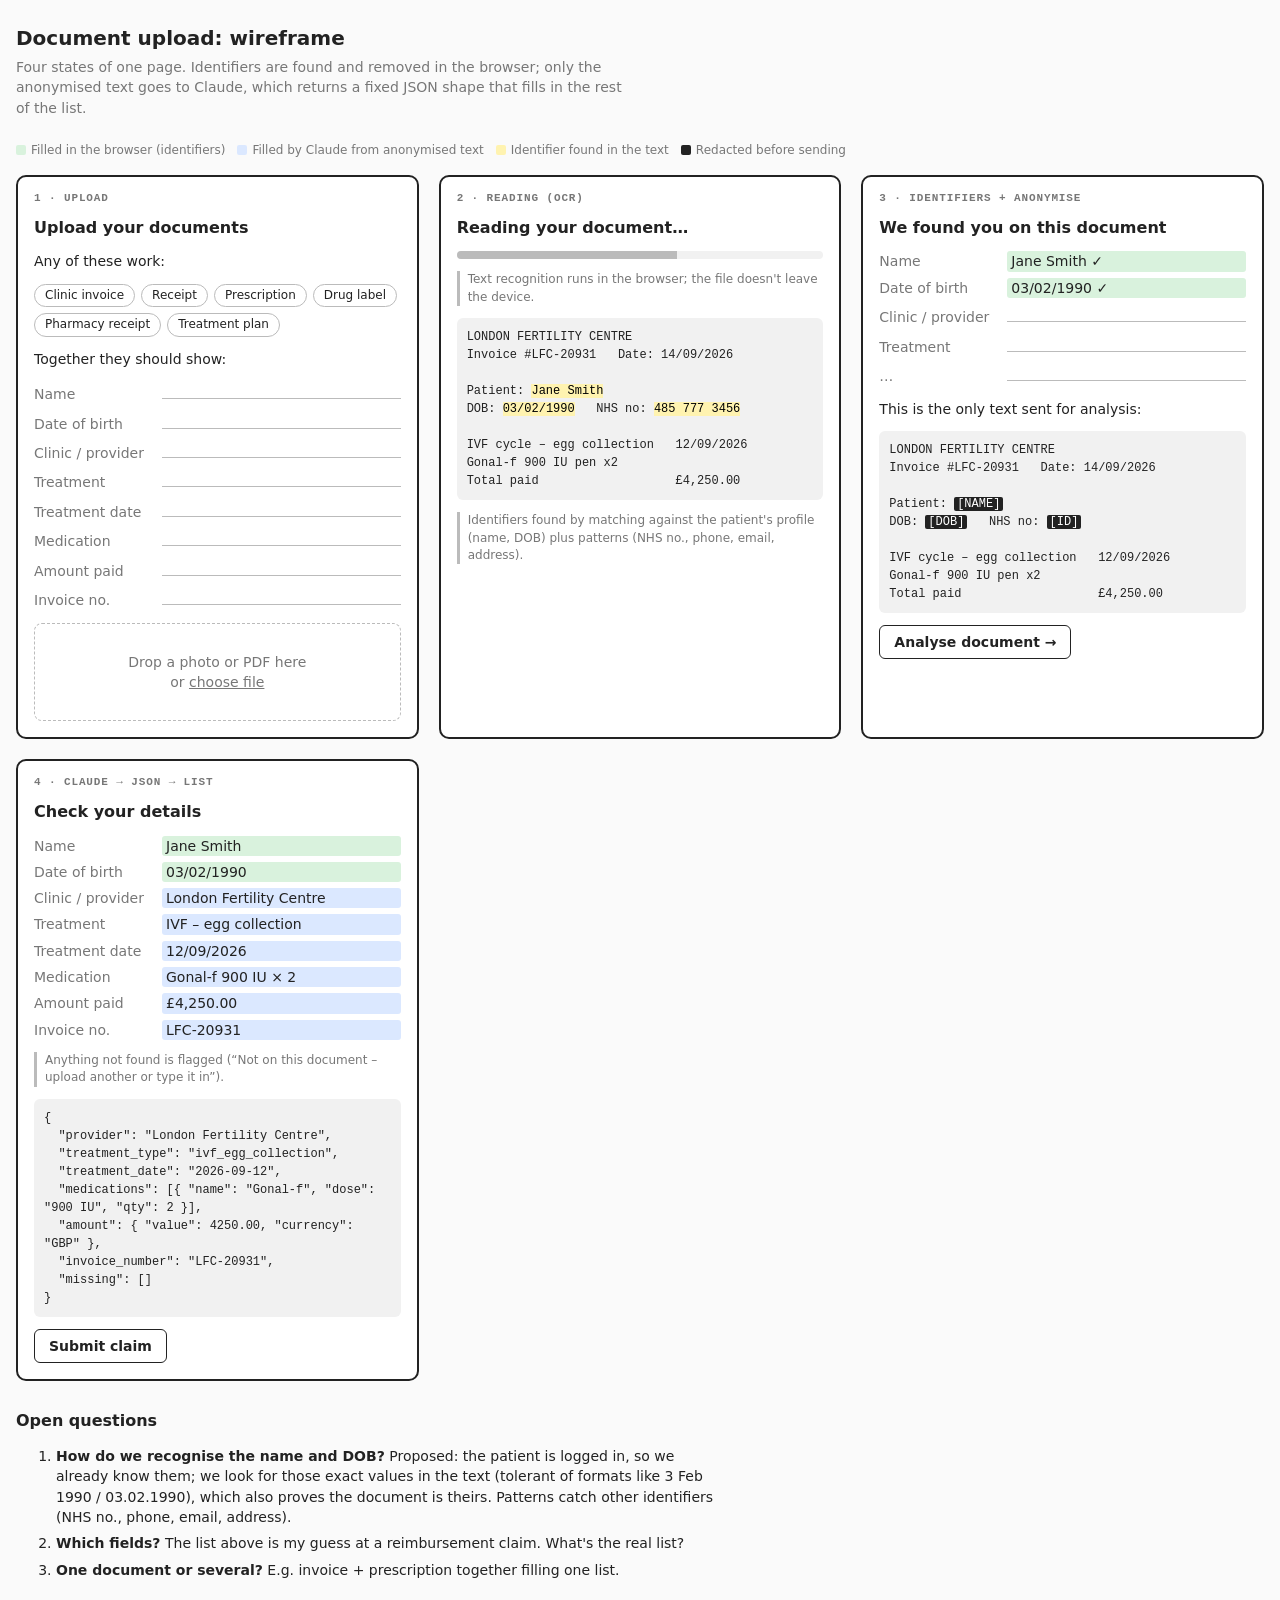
==== wireframe.html @ 6aca9d71 "Add wireframe for the document upload prototype Co-Authored-By: Claude Opus 5.5 <noreply@anthropic.c" ====
<!doctype html>
<html lang="en">
<head>
  <meta charset="utf-8">
  <meta name="viewport" content="width=device-width, initial-scale=1">
  <title>Document Upload Wireframe</title>
  <style>
    :root { --ink: #222; --muted: #777; --line: #bbb; --fill: #f1f1f1; --hi: #fff3b0; --ok: #d9f2dd; --ai: #dbe8ff; --bg: #fafafa; }
    * { box-sizing: border-box; }
    body { margin: 0; padding: 24px 16px 48px; background: var(--bg); color: var(--ink); font: 14px/1.45 ui-sans-serif, system-ui, sans-serif; }
    h1 { font-size: 20px; margin: 0 0 4px; }
    .intro { color: var(--muted); margin: 0 0 24px; max-width: 70ch; }
    .flow { display: grid; grid-template-columns: repeat(auto-fit, minmax(300px, 1fr)); gap: 20px; }
    .frame { background: #fff; border: 2px solid var(--ink); border-radius: 10px; padding: 16px; display: flex; flex-direction: column; gap: 12px; }
    .step { font: 600 11px/1 ui-monospace, monospace; letter-spacing: .08em; text-transform: uppercase; color: var(--muted); }
    h2 { font-size: 16px; margin: 0; }
    p { margin: 0; }
    .note { font-size: 12px; color: var(--muted); border-left: 3px solid var(--line); padding-left: 8px; }
    .box { border: 1.5px dashed var(--line); border-radius: 8px; padding: 12px; }
    .drop { text-align: center; padding: 28px 12px; color: var(--muted); }
    .chips { display: flex; flex-wrap: wrap; gap: 6px; }
    .chip { border: 1px solid var(--line); border-radius: 999px; padding: 2px 10px; font-size: 12px; }
    ul.fields { list-style: none; margin: 0; padding: 0; display: grid; gap: 6px; }
    ul.fields li { display: grid; grid-template-columns: 120px 1fr; gap: 8px; align-items: baseline; }
    ul.fields .k { color: var(--muted); }
    .blank { border-bottom: 1.5px solid var(--line); min-height: 1.3em; }
    .v { padding: 0 4px; border-radius: 3px; }
    .v.local { background: var(--ok); }
    .v.ai { background: var(--ai); }
    .v.miss { color: #b45309; }
    .doc { background: var(--fill); border-radius: 6px; padding: 10px; font: 12px/1.5 ui-monospace, monospace; white-space: pre-wrap; }
    .doc mark { background: var(--hi); }
    .doc .red { background: var(--ink); color: #fff; padding: 0 3px; border-radius: 2px; }
    .bar { height: 8px; background: var(--fill); border-radius: 4px; overflow: hidden; }
    .bar i { display: block; height: 100%; width: 60%; background: var(--line); }
    .btn { align-self: flex-start; border: 1.5px solid var(--ink); border-radius: 6px; padding: 6px 14px; font-weight: 600; background: #fff; }
    .legend { display: flex; flex-wrap: wrap; gap: 12px; font-size: 12px; color: var(--muted); margin-bottom: 16px; }
    .legend span::before { content: ""; display: inline-block; width: 10px; height: 10px; border-radius: 2px; margin-right: 5px; vertical-align: -1px; background: var(--c); }
    .questions { margin-top: 28px; max-width: 80ch; }
    .questions h2 { margin-bottom: 8px; }
    .questions li + li { margin-top: 6px; }
  </style>
</head>
<body>
  <h1>Document upload: wireframe</h1>
  <p class="intro">Four states of one page. Identifiers are found and removed in the browser; only the anonymised text goes to Claude, which returns a fixed JSON shape that fills in the rest of the list.</p>

  <div class="legend">
    <span style="--c: var(--ok)">Filled in the browser (identifiers)</span>
    <span style="--c: var(--ai)">Filled by Claude from anonymised text</span>
    <span style="--c: var(--hi)">Identifier found in the text</span>
    <span style="--c: var(--ink)">Redacted before sending</span>
  </div>

  <div class="flow">
    <!-- 1 -->
    <section class="frame">
      <div class="step">1 · Upload</div>
      <h2>Upload your documents</h2>
      <p>Any of these work:</p>
      <div class="chips">
        <span class="chip">Clinic invoice</span><span class="chip">Receipt</span><span class="chip">Prescription</span>
        <span class="chip">Drug label</span><span class="chip">Pharmacy receipt</span><span class="chip">Treatment plan</span>
      </div>
      <p>Together they should show:</p>
      <ul class="fields">
        <li><span class="k">Name</span><span class="blank"></span></li>
        <li><span class="k">Date of birth</span><span class="blank"></span></li>
        <li><span class="k">Clinic / provider</span><span class="blank"></span></li>
        <li><span class="k">Treatment</span><span class="blank"></span></li>
        <li><span class="k">Treatment date</span><span class="blank"></span></li>
        <li><span class="k">Medication</span><span class="blank"></span></li>
        <li><span class="k">Amount paid</span><span class="blank"></span></li>
        <li><span class="k">Invoice no.</span><span class="blank"></span></li>
      </ul>
      <div class="box drop">Drop a photo or PDF here<br>or <u>choose file</u></div>
    </section>

    <!-- 2 -->
    <section class="frame">
      <div class="step">2 · Reading (OCR)</div>
      <h2>Reading your document…</h2>
      <div class="bar"><i></i></div>
      <p class="note">Text recognition runs in the browser; the file doesn't leave the device.</p>
      <div class="doc">LONDON FERTILITY CENTRE
Invoice #LFC-20931   Date: 14/09/2026

Patient: <mark>Jane Smith</mark>
DOB: <mark>03/02/1990</mark>   NHS no: <mark>485 777 3456</mark>

IVF cycle – egg collection   12/09/2026
Gonal-f 900 IU pen x2
Total paid                   £4,250.00</div>
      <p class="note">Identifiers found by matching against the patient's profile (name, DOB) plus patterns (NHS no., phone, email, address).</p>
    </section>

    <!-- 3 -->
    <section class="frame">
      <div class="step">3 · Identifiers + anonymise</div>
      <h2>We found you on this document</h2>
      <ul class="fields">
        <li><span class="k">Name</span><span class="v local">Jane Smith ✓</span></li>
        <li><span class="k">Date of birth</span><span class="v local">03/02/1990 ✓</span></li>
        <li><span class="k">Clinic / provider</span><span class="blank"></span></li>
        <li><span class="k">Treatment</span><span class="blank"></span></li>
        <li><span class="k">…</span><span class="blank"></span></li>
      </ul>
      <p>This is the only text sent for analysis:</p>
      <div class="doc">LONDON FERTILITY CENTRE
Invoice #LFC-20931   Date: 14/09/2026

Patient: <span class="red">[NAME]</span>
DOB: <span class="red">[DOB]</span>   NHS no: <span class="red">[ID]</span>

IVF cycle – egg collection   12/09/2026
Gonal-f 900 IU pen x2
Total paid                   £4,250.00</div>
      <span class="btn">Analyse document →</span>
    </section>

    <!-- 4 -->
    <section class="frame">
      <div class="step">4 · Claude → JSON → list</div>
      <h2>Check your details</h2>
      <ul class="fields">
        <li><span class="k">Name</span><span class="v local">Jane Smith</span></li>
        <li><span class="k">Date of birth</span><span class="v local">03/02/1990</span></li>
        <li><span class="k">Clinic / provider</span><span class="v ai">London Fertility Centre</span></li>
        <li><span class="k">Treatment</span><span class="v ai">IVF – egg collection</span></li>
        <li><span class="k">Treatment date</span><span class="v ai">12/09/2026</span></li>
        <li><span class="k">Medication</span><span class="v ai">Gonal-f 900 IU × 2</span></li>
        <li><span class="k">Amount paid</span><span class="v ai">£4,250.00</span></li>
        <li><span class="k">Invoice no.</span><span class="v ai">LFC-20931</span></li>
      </ul>
      <p class="note">Anything not found is flagged (“Not on this document – upload another or type it in”).</p>
      <div class="doc">{
  "provider": "London Fertility Centre",
  "treatment_type": "ivf_egg_collection",
  "treatment_date": "2026-09-12",
  "medications": [{ "name": "Gonal-f", "dose": "900 IU", "qty": 2 }],
  "amount": { "value": 4250.00, "currency": "GBP" },
  "invoice_number": "LFC-20931",
  "missing": []
}</div>
      <span class="btn">Submit claim</span>
    </section>
  </div>

  <div class="questions">
    <h2>Open questions</h2>
    <ol>
      <li><strong>How do we recognise the name and DOB?</strong> Proposed: the patient is logged in, so we already know them; we look for those exact values in the text (tolerant of formats like 3 Feb 1990 / 03.02.1990), which also proves the document is theirs. Patterns catch other identifiers (NHS no., phone, email, address).</li>
      <li><strong>Which fields?</strong> The list above is my guess at a reimbursement claim. What's the real list?</li>
      <li><strong>One document or several?</strong> E.g. invoice + prescription together filling one list.</li>
    </ol>
  </div>
</body>
</html>
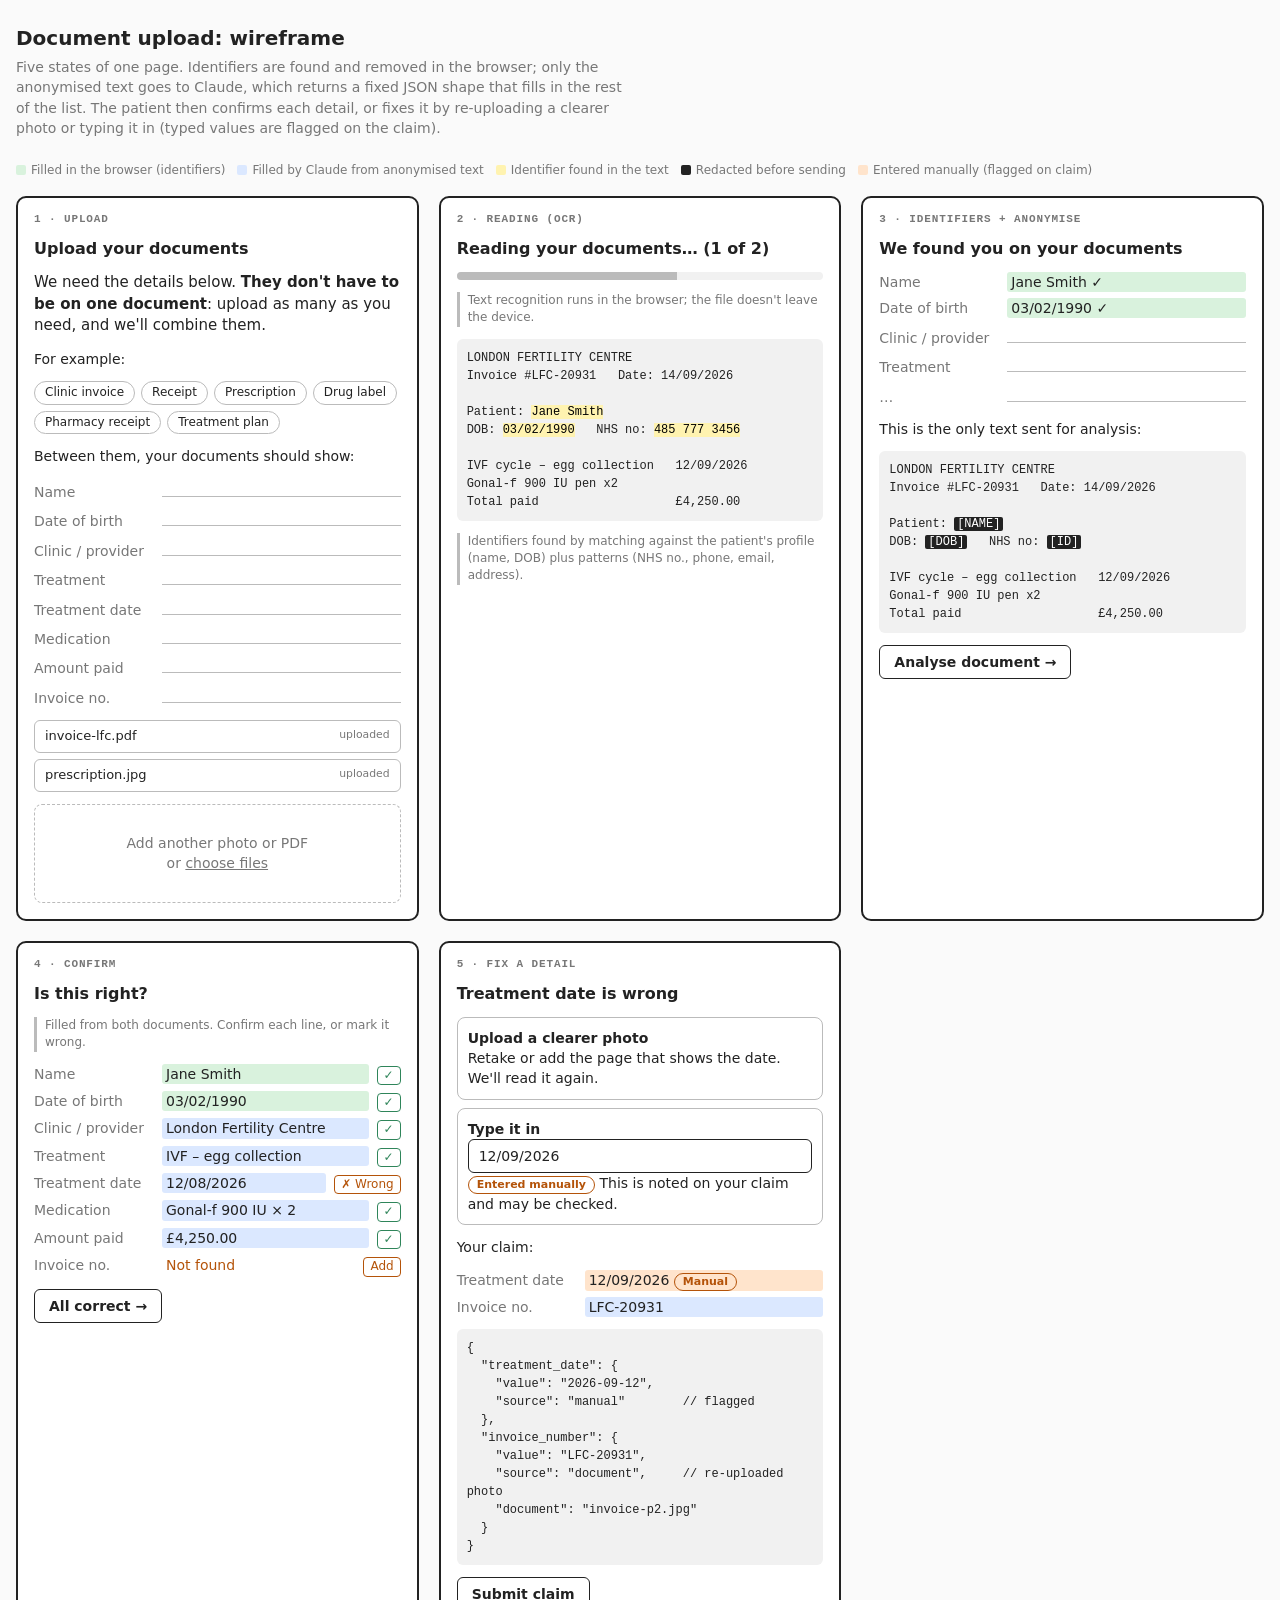
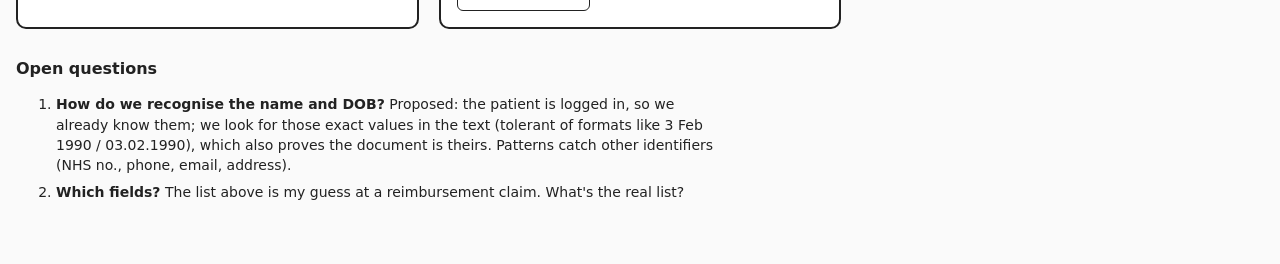
==== commit fc83d142: "Wireframe: multi-document upload, confirm step, re-upload or manual entry (flagged) Co-Authored-By: " ====
--- a/wireframe.html
+++ b/wireframe.html
@@ -36,6 +36,21 @@
     .btn { align-self: flex-start; border: 1.5px solid var(--ink); border-radius: 6px; padding: 6px 14px; font-weight: 600; background: #fff; }
     .legend { display: flex; flex-wrap: wrap; gap: 12px; font-size: 12px; color: var(--muted); margin-bottom: 16px; }
     .legend span::before { content: ""; display: inline-block; width: 10px; height: 10px; border-radius: 2px; margin-right: 5px; vertical-align: -1px; background: var(--c); }
+    .lead { font-size: 15px; }
+    .files { display: grid; gap: 6px; }
+    .file { display: flex; justify-content: space-between; border: 1px solid var(--line); border-radius: 6px; padding: 6px 10px; font-size: 13px; }
+    .file small { color: var(--muted); }
+    ul.fields li.row3 { grid-template-columns: 120px 1fr auto; }
+    .act { font-size: 12px; white-space: nowrap; }
+    .act b { display: inline-block; border: 1px solid var(--line); border-radius: 4px; padding: 0 6px; font-weight: 500; }
+    .act b.yes { border-color: #2f855a; color: #2f855a; }
+    .act b.no { border-color: #b45309; color: #b45309; }
+    .v.manual { background: #ffe4cc; }
+    .flag { display: inline-block; font-size: 11px; font-weight: 600; color: #b45309; border: 1px solid #b45309; border-radius: 999px; padding: 0 8px; }
+    .choice { display: grid; gap: 8px; }
+    .opt { border: 1.5px solid var(--line); border-radius: 8px; padding: 10px; }
+    .opt strong { display: block; }
+    .input { border: 1.5px solid var(--ink); border-radius: 6px; padding: 6px 10px; }
     .questions { margin-top: 28px; max-width: 80ch; }
     .questions h2 { margin-bottom: 8px; }
     .questions li + li { margin-top: 6px; }
@@ -43,13 +58,14 @@
 </head>
 <body>
   <h1>Document upload: wireframe</h1>
-  <p class="intro">Four states of one page. Identifiers are found and removed in the browser; only the anonymised text goes to Claude, which returns a fixed JSON shape that fills in the rest of the list.</p>
+  <p class="intro">Five states of one page. Identifiers are found and removed in the browser; only the anonymised text goes to Claude, which returns a fixed JSON shape that fills in the rest of the list. The patient then confirms each detail, or fixes it by re-uploading a clearer photo or typing it in (typed values are flagged on the claim).</p>
 
   <div class="legend">
     <span style="--c: var(--ok)">Filled in the browser (identifiers)</span>
     <span style="--c: var(--ai)">Filled by Claude from anonymised text</span>
     <span style="--c: var(--hi)">Identifier found in the text</span>
     <span style="--c: var(--ink)">Redacted before sending</span>
+    <span style="--c: #ffe4cc">Entered manually (flagged on claim)</span>
   </div>
 
   <div class="flow">
@@ -57,12 +73,13 @@
     <section class="frame">
       <div class="step">1 · Upload</div>
       <h2>Upload your documents</h2>
-      <p>Any of these work:</p>
+      <p class="lead">We need the details below. <strong>They don't have to be on one document</strong>: upload as many as you need, and we'll combine them.</p>
+      <p>For example:</p>
       <div class="chips">
         <span class="chip">Clinic invoice</span><span class="chip">Receipt</span><span class="chip">Prescription</span>
         <span class="chip">Drug label</span><span class="chip">Pharmacy receipt</span><span class="chip">Treatment plan</span>
       </div>
-      <p>Together they should show:</p>
+      <p>Between them, your documents should show:</p>
       <ul class="fields">
         <li><span class="k">Name</span><span class="blank"></span></li>
         <li><span class="k">Date of birth</span><span class="blank"></span></li>
@@ -73,13 +90,17 @@
         <li><span class="k">Amount paid</span><span class="blank"></span></li>
         <li><span class="k">Invoice no.</span><span class="blank"></span></li>
       </ul>
-      <div class="box drop">Drop a photo or PDF here<br>or <u>choose file</u></div>
+      <div class="files">
+        <div class="file"><span>invoice-lfc.pdf</span><small>uploaded</small></div>
+        <div class="file"><span>prescription.jpg</span><small>uploaded</small></div>
+      </div>
+      <div class="box drop">Add another photo or PDF<br>or <u>choose files</u></div>
     </section>
 
     <!-- 2 -->
     <section class="frame">
       <div class="step">2 · Reading (OCR)</div>
-      <h2>Reading your document…</h2>
+      <h2>Reading your documents… (1 of 2)</h2>
       <div class="bar"><i></i></div>
       <p class="note">Text recognition runs in the browser; the file doesn't leave the device.</p>
       <div class="doc">LONDON FERTILITY CENTRE
@@ -97,7 +118,7 @@
     <!-- 3 -->
     <section class="frame">
       <div class="step">3 · Identifiers + anonymise</div>
-      <h2>We found you on this document</h2>
+      <h2>We found you on your documents</h2>
       <ul class="fields">
         <li><span class="k">Name</span><span class="v local">Jane Smith ✓</span></li>
         <li><span class="k">Date of birth</span><span class="v local">03/02/1990 ✓</span></li>
@@ -120,27 +141,48 @@
 
     <!-- 4 -->
     <section class="frame">
-      <div class="step">4 · Claude → JSON → list</div>
-      <h2>Check your details</h2>
+      <div class="step">4 · Confirm</div>
+      <h2>Is this right?</h2>
+      <p class="note">Filled from both documents. Confirm each line, or mark it wrong.</p>
       <ul class="fields">
-        <li><span class="k">Name</span><span class="v local">Jane Smith</span></li>
-        <li><span class="k">Date of birth</span><span class="v local">03/02/1990</span></li>
-        <li><span class="k">Clinic / provider</span><span class="v ai">London Fertility Centre</span></li>
-        <li><span class="k">Treatment</span><span class="v ai">IVF – egg collection</span></li>
-        <li><span class="k">Treatment date</span><span class="v ai">12/09/2026</span></li>
-        <li><span class="k">Medication</span><span class="v ai">Gonal-f 900 IU × 2</span></li>
-        <li><span class="k">Amount paid</span><span class="v ai">£4,250.00</span></li>
+        <li class="row3"><span class="k">Name</span><span class="v local">Jane Smith</span><span class="act"><b class="yes">✓</b></span></li>
+        <li class="row3"><span class="k">Date of birth</span><span class="v local">03/02/1990</span><span class="act"><b class="yes">✓</b></span></li>
+        <li class="row3"><span class="k">Clinic / provider</span><span class="v ai">London Fertility Centre</span><span class="act"><b class="yes">✓</b></span></li>
+        <li class="row3"><span class="k">Treatment</span><span class="v ai">IVF – egg collection</span><span class="act"><b class="yes">✓</b></span></li>
+        <li class="row3"><span class="k">Treatment date</span><span class="v ai">12/08/2026</span><span class="act"><b class="no">✗ Wrong</b></span></li>
+        <li class="row3"><span class="k">Medication</span><span class="v ai">Gonal-f 900 IU × 2</span><span class="act"><b class="yes">✓</b></span></li>
+        <li class="row3"><span class="k">Amount paid</span><span class="v ai">£4,250.00</span><span class="act"><b class="yes">✓</b></span></li>
+        <li class="row3"><span class="k">Invoice no.</span><span class="v miss">Not found</span><span class="act"><b class="no">Add</b></span></li>
+      </ul>
+      <span class="btn">All correct →</span>
+    </section>
+
+    <!-- 5 -->
+    <section class="frame">
+      <div class="step">5 · Fix a detail</div>
+      <h2>Treatment date is wrong</h2>
+      <div class="choice">
+        <div class="opt"><strong>Upload a clearer photo</strong><span class="muted">Retake or add the page that shows the date. We'll read it again.</span></div>
+        <div class="opt"><strong>Type it in</strong>
+          <div class="input">12/09/2026</div>
+          <span class="flag">Entered manually</span> <span class="muted">This is noted on your claim and may be checked.</span>
+        </div>
+      </div>
+      <p>Your claim:</p>
+      <ul class="fields">
+        <li><span class="k">Treatment date</span><span class="v manual">12/09/2026 <span class="flag">Manual</span></span></li>
         <li><span class="k">Invoice no.</span><span class="v ai">LFC-20931</span></li>
       </ul>
-      <p class="note">Anything not found is flagged (“Not on this document – upload another or type it in”).</p>
       <div class="doc">{
-  "provider": "London Fertility Centre",
-  "treatment_type": "ivf_egg_collection",
-  "treatment_date": "2026-09-12",
-  "medications": [{ "name": "Gonal-f", "dose": "900 IU", "qty": 2 }],
-  "amount": { "value": 4250.00, "currency": "GBP" },
-  "invoice_number": "LFC-20931",
-  "missing": []
+  "treatment_date": {
+    "value": "2026-09-12",
+    "source": "manual"        // flagged
+  },
+  "invoice_number": {
+    "value": "LFC-20931",
+    "source": "document",     // re-uploaded photo
+    "document": "invoice-p2.jpg"
+  }
 }</div>
       <span class="btn">Submit claim</span>
     </section>
@@ -151,7 +193,6 @@
     <ol>
       <li><strong>How do we recognise the name and DOB?</strong> Proposed: the patient is logged in, so we already know them; we look for those exact values in the text (tolerant of formats like 3 Feb 1990 / 03.02.1990), which also proves the document is theirs. Patterns catch other identifiers (NHS no., phone, email, address).</li>
       <li><strong>Which fields?</strong> The list above is my guess at a reimbursement claim. What's the real list?</li>
-      <li><strong>One document or several?</strong> E.g. invoice + prescription together filling one list.</li>
     </ol>
   </div>
 </body>
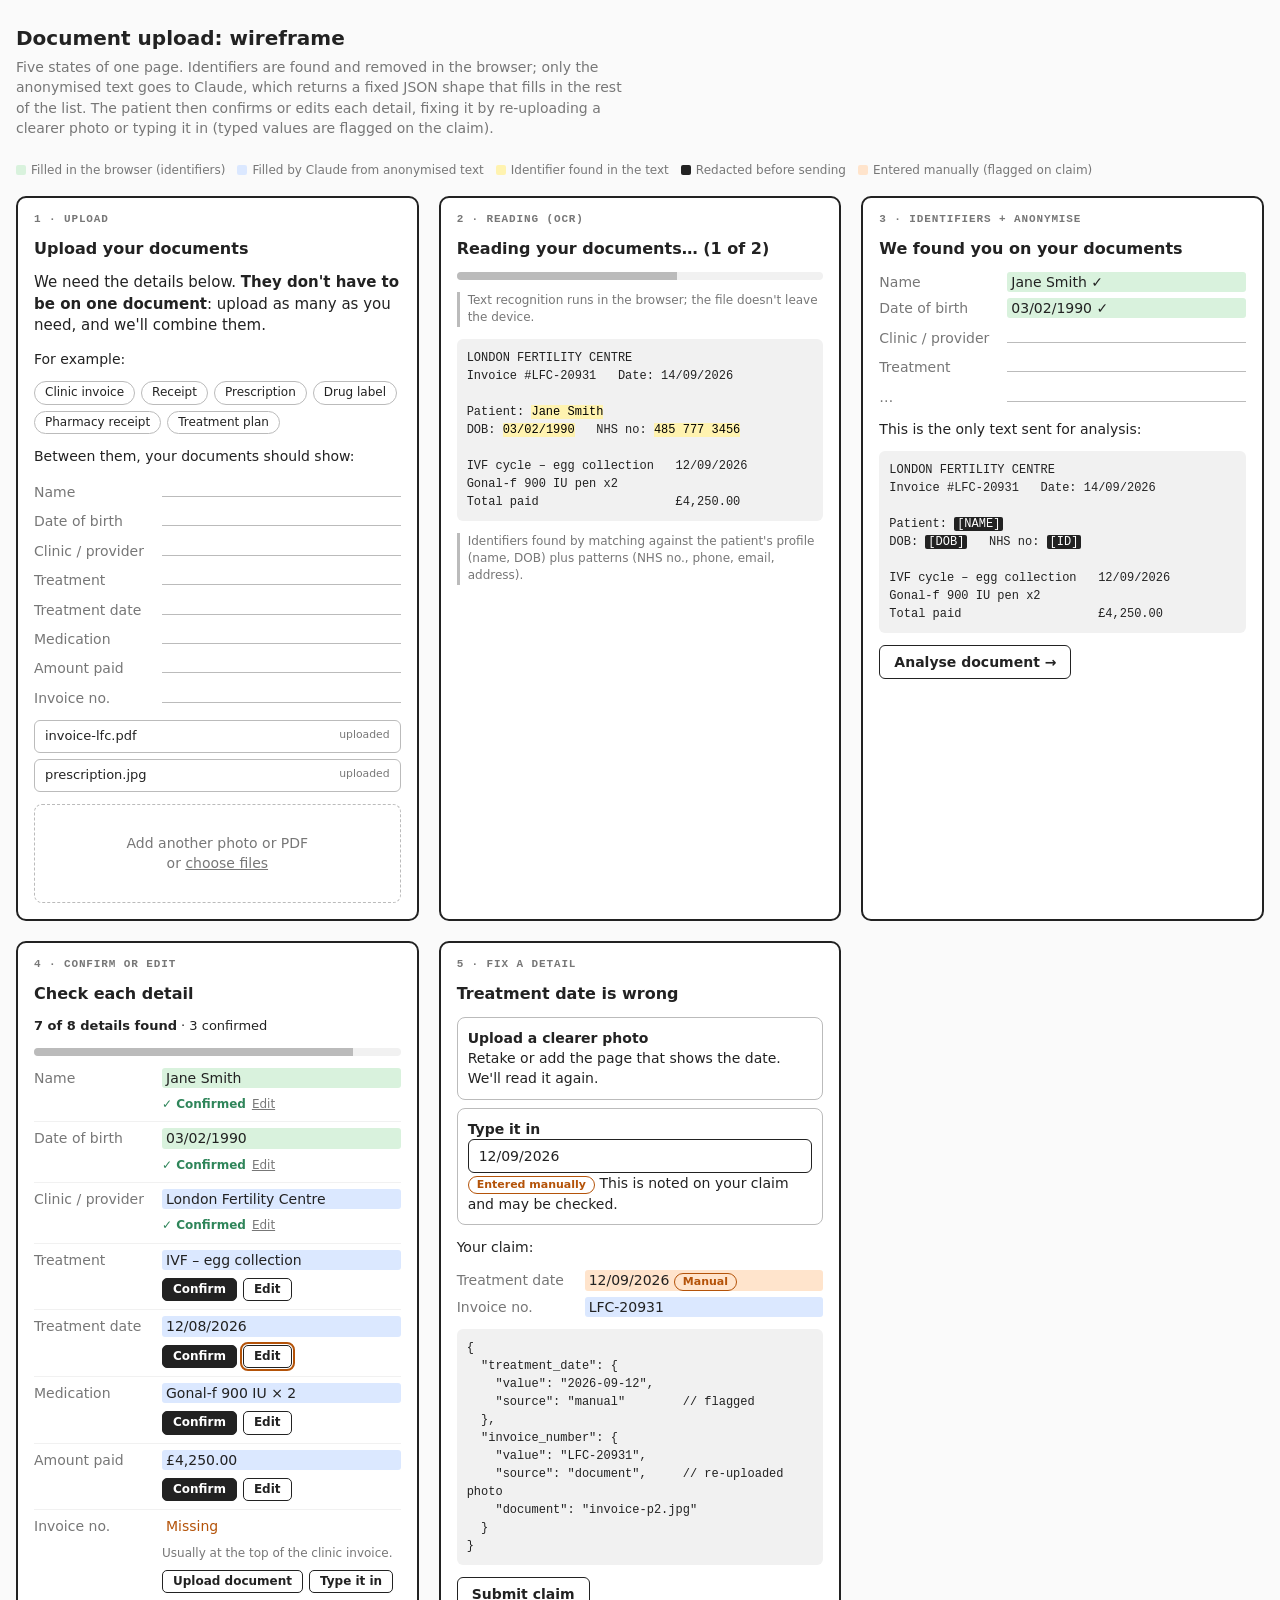
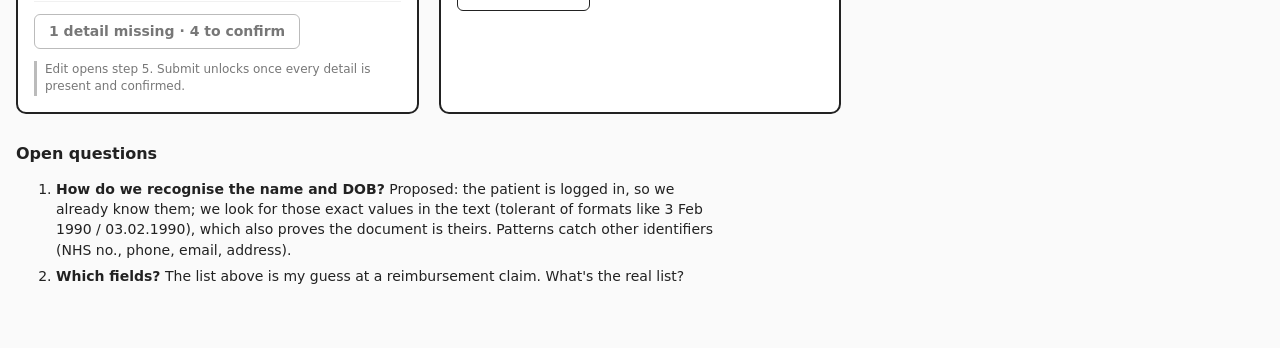
==== commit a123a19e: "Wireframe: Confirm/Edit buttons per detail, progress count, missing-detail hint Co-Authored-By: Clau" ====
--- a/wireframe.html
+++ b/wireframe.html
@@ -51,6 +51,17 @@
     .opt { border: 1.5px solid var(--line); border-radius: 8px; padding: 10px; }
     .opt strong { display: block; }
     .input { border: 1.5px solid var(--ink); border-radius: 6px; padding: 6px 10px; }
+    li.confirm { grid-template-columns: 120px 1fr; padding-bottom: 8px; border-bottom: 1px solid var(--fill); }
+    li.confirm .acts, li.confirm .hint { grid-column: 2; }
+    .acts { display: flex; gap: 6px; align-items: center; font-size: 12px; }
+    .acts .b { border: 1.5px solid var(--ink); border-radius: 5px; padding: 2px 10px; font-weight: 600; white-space: nowrap; }
+    .acts .b.primary { background: var(--ink); color: #fff; }
+    .acts .b.active { outline: 2px solid #b45309; outline-offset: 1px; }
+    .acts .ok { color: #2f855a; font-weight: 600; }
+    .acts .link { color: var(--muted); text-decoration: underline; }
+    .hint { font-size: 12px; color: var(--muted); }
+    .count { font-size: 13px; }
+    .btn.disabled { border-color: var(--line); color: var(--muted); }
     .questions { margin-top: 28px; max-width: 80ch; }
     .questions h2 { margin-bottom: 8px; }
     .questions li + li { margin-top: 6px; }
@@ -58,7 +69,7 @@
 </head>
 <body>
   <h1>Document upload: wireframe</h1>
-  <p class="intro">Five states of one page. Identifiers are found and removed in the browser; only the anonymised text goes to Claude, which returns a fixed JSON shape that fills in the rest of the list. The patient then confirms each detail, or fixes it by re-uploading a clearer photo or typing it in (typed values are flagged on the claim).</p>
+  <p class="intro">Five states of one page. Identifiers are found and removed in the browser; only the anonymised text goes to Claude, which returns a fixed JSON shape that fills in the rest of the list. The patient then confirms or edits each detail, fixing it by re-uploading a clearer photo or typing it in (typed values are flagged on the claim).</p>
 
   <div class="legend">
     <span style="--c: var(--ok)">Filled in the browser (identifiers)</span>
@@ -141,20 +152,31 @@
 
     <!-- 4 -->
     <section class="frame">
-      <div class="step">4 · Confirm</div>
-      <h2>Is this right?</h2>
-      <p class="note">Filled from both documents. Confirm each line, or mark it wrong.</p>
-      <ul class="fields">
-        <li class="row3"><span class="k">Name</span><span class="v local">Jane Smith</span><span class="act"><b class="yes">✓</b></span></li>
-        <li class="row3"><span class="k">Date of birth</span><span class="v local">03/02/1990</span><span class="act"><b class="yes">✓</b></span></li>
-        <li class="row3"><span class="k">Clinic / provider</span><span class="v ai">London Fertility Centre</span><span class="act"><b class="yes">✓</b></span></li>
-        <li class="row3"><span class="k">Treatment</span><span class="v ai">IVF – egg collection</span><span class="act"><b class="yes">✓</b></span></li>
-        <li class="row3"><span class="k">Treatment date</span><span class="v ai">12/08/2026</span><span class="act"><b class="no">✗ Wrong</b></span></li>
-        <li class="row3"><span class="k">Medication</span><span class="v ai">Gonal-f 900 IU × 2</span><span class="act"><b class="yes">✓</b></span></li>
-        <li class="row3"><span class="k">Amount paid</span><span class="v ai">£4,250.00</span><span class="act"><b class="yes">✓</b></span></li>
-        <li class="row3"><span class="k">Invoice no.</span><span class="v miss">Not found</span><span class="act"><b class="no">Add</b></span></li>
-      </ul>
-      <span class="btn">All correct →</span>
+      <div class="step">4 · Confirm or edit</div>
+      <h2>Check each detail</h2>
+      <div class="count"><strong>7 of 8 details found</strong> · 3 confirmed</div>
+      <div class="bar"><i style="width: 87%"></i></div>
+      <ul class="fields">
+        <li class="confirm done"><span class="k">Name</span><span class="v local">Jane Smith</span>
+          <span class="acts"><span class="ok">✓ Confirmed</span><span class="link">Edit</span></span></li>
+        <li class="confirm done"><span class="k">Date of birth</span><span class="v local">03/02/1990</span>
+          <span class="acts"><span class="ok">✓ Confirmed</span><span class="link">Edit</span></span></li>
+        <li class="confirm done"><span class="k">Clinic / provider</span><span class="v ai">London Fertility Centre</span>
+          <span class="acts"><span class="ok">✓ Confirmed</span><span class="link">Edit</span></span></li>
+        <li class="confirm todo"><span class="k">Treatment</span><span class="v ai">IVF – egg collection</span>
+          <span class="acts"><span class="b primary">Confirm</span><span class="b">Edit</span></span></li>
+        <li class="confirm editing"><span class="k">Treatment date</span><span class="v ai">12/08/2026</span>
+          <span class="acts"><span class="b primary">Confirm</span><span class="b active">Edit</span></span></li>
+        <li class="confirm todo"><span class="k">Medication</span><span class="v ai">Gonal-f 900 IU × 2</span>
+          <span class="acts"><span class="b primary">Confirm</span><span class="b">Edit</span></span></li>
+        <li class="confirm todo"><span class="k">Amount paid</span><span class="v ai">£4,250.00</span>
+          <span class="acts"><span class="b primary">Confirm</span><span class="b">Edit</span></span></li>
+        <li class="confirm missing"><span class="k">Invoice no.</span><span class="v miss">Missing</span>
+          <span class="hint">Usually at the top of the clinic invoice.</span>
+          <span class="acts"><span class="b">Upload document</span><span class="b">Type it in</span></span></li>
+      </ul>
+      <span class="btn disabled">1 detail missing · 4 to confirm</span>
+      <p class="note">Edit opens step 5. Submit unlocks once every detail is present and confirmed.</p>
     </section>
 
     <!-- 5 -->
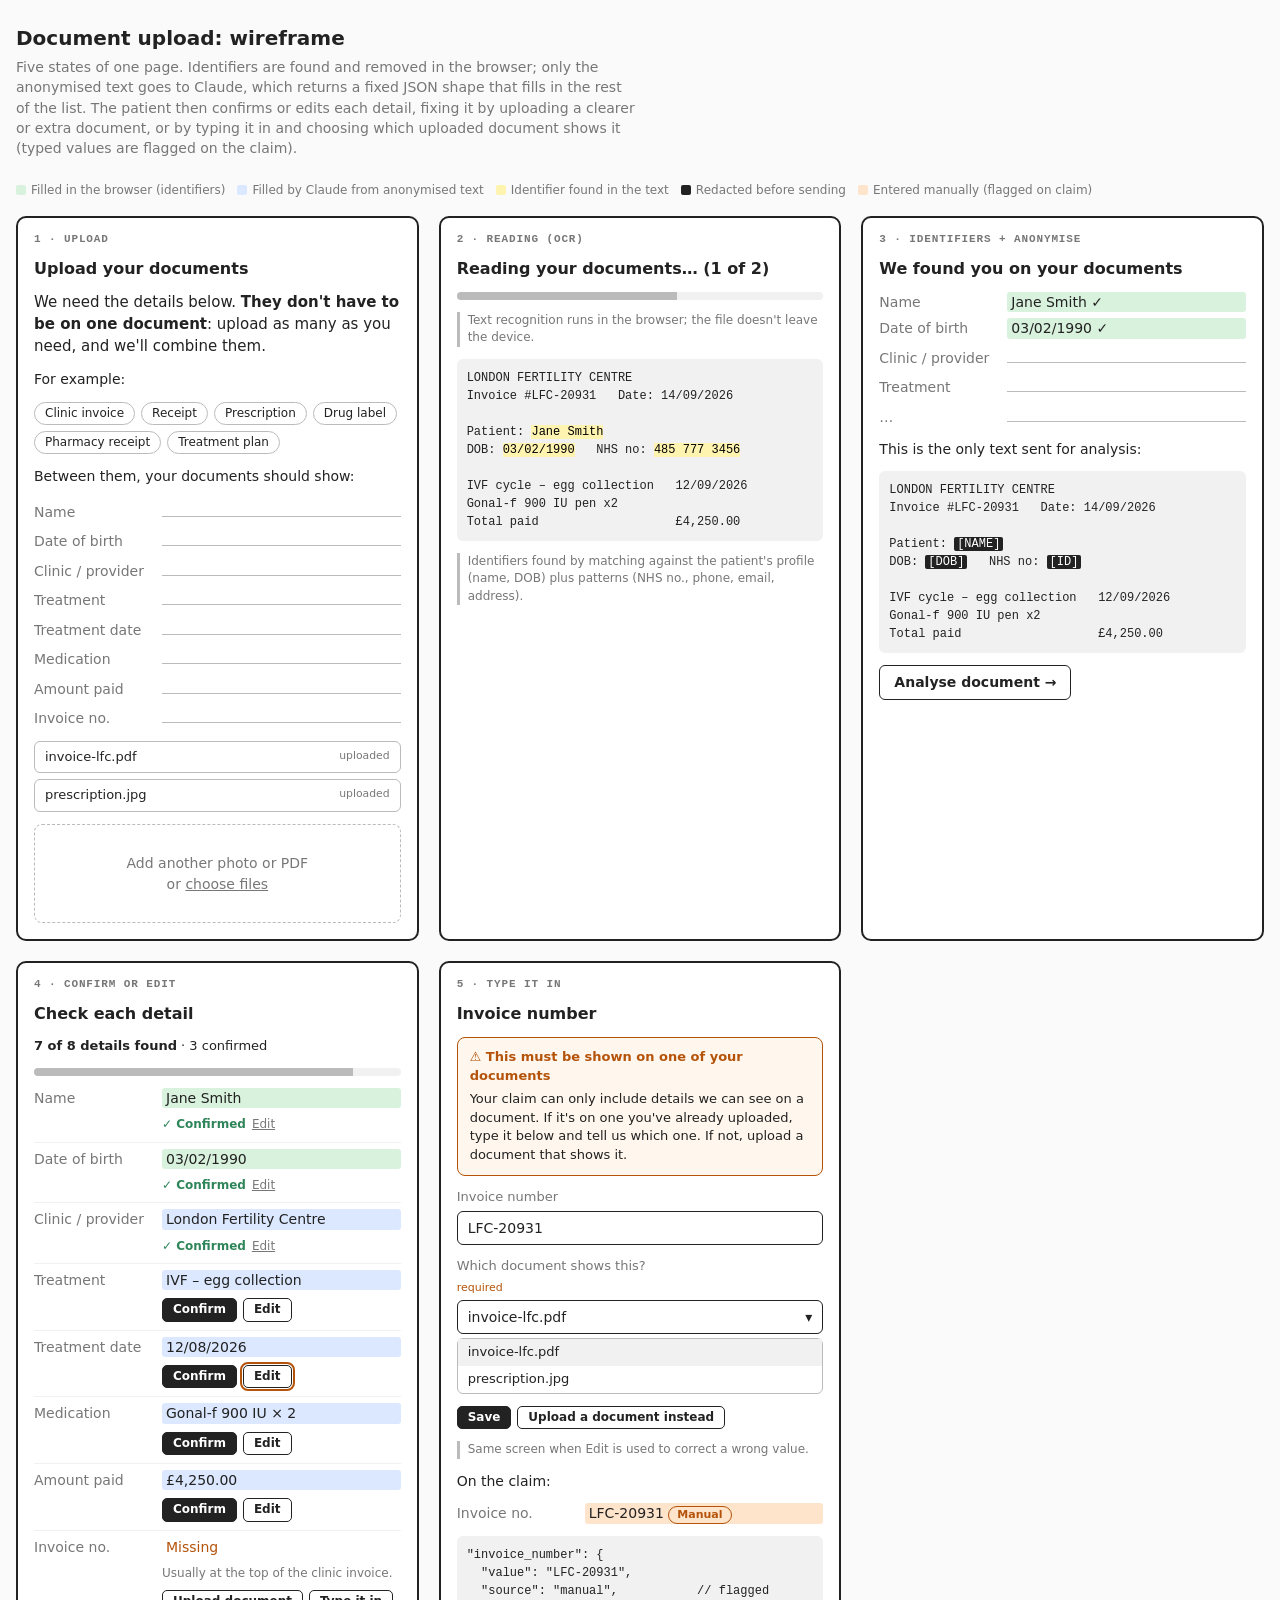
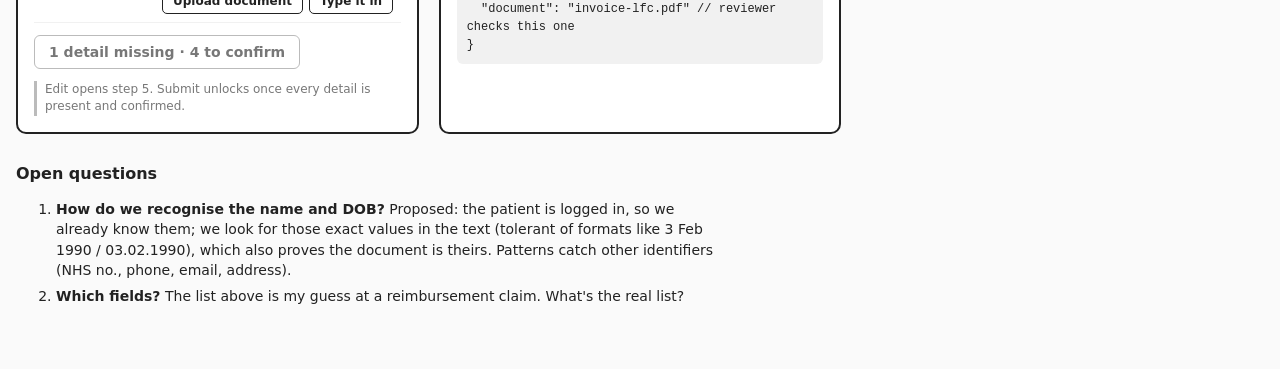
==== commit 8e030893: "Wireframe: manual entry requires picking the document that shows the value Co-Authored-By: Claude Op" ====
--- a/wireframe.html
+++ b/wireframe.html
@@ -62,6 +62,15 @@
     .hint { font-size: 12px; color: var(--muted); }
     .count { font-size: 13px; }
     .btn.disabled { border-color: var(--line); color: var(--muted); }
+    .attention { display: grid; gap: 4px; background: #fff7ed; border: 1.5px solid #b45309; border-radius: 8px; padding: 10px 12px; font-size: 13px; }
+    .attention strong { color: #b45309; }
+    .lbl { display: grid; gap: 4px; font-size: 13px; color: var(--muted); }
+    .lbl .input, .select { color: var(--ink); font-size: 14px; }
+    .select { display: flex; justify-content: space-between; border: 1.5px solid var(--ink); border-radius: 6px; padding: 6px 10px; }
+    .req { font-size: 11px; color: #b45309; }
+    .opts-list { display: grid; border: 1px solid var(--line); border-radius: 6px; font-size: 13px; margin-top: -8px; }
+    .opts-list span { padding: 4px 10px; }
+    .opts-list span:first-child { background: var(--fill); }
     .questions { margin-top: 28px; max-width: 80ch; }
     .questions h2 { margin-bottom: 8px; }
     .questions li + li { margin-top: 6px; }
@@ -69,7 +78,7 @@
 </head>
 <body>
   <h1>Document upload: wireframe</h1>
-  <p class="intro">Five states of one page. Identifiers are found and removed in the browser; only the anonymised text goes to Claude, which returns a fixed JSON shape that fills in the rest of the list. The patient then confirms or edits each detail, fixing it by re-uploading a clearer photo or typing it in (typed values are flagged on the claim).</p>
+  <p class="intro">Five states of one page. Identifiers are found and removed in the browser; only the anonymised text goes to Claude, which returns a fixed JSON shape that fills in the rest of the list. The patient then confirms or edits each detail, fixing it by uploading a clearer or extra document, or by typing it in and choosing which uploaded document shows it (typed values are flagged on the claim).</p>
 
   <div class="legend">
     <span style="--c: var(--ok)">Filled in the browser (identifiers)</span>
@@ -181,32 +190,30 @@
 
     <!-- 5 -->
     <section class="frame">
-      <div class="step">5 · Fix a detail</div>
-      <h2>Treatment date is wrong</h2>
-      <div class="choice">
-        <div class="opt"><strong>Upload a clearer photo</strong><span class="muted">Retake or add the page that shows the date. We'll read it again.</span></div>
-        <div class="opt"><strong>Type it in</strong>
-          <div class="input">12/09/2026</div>
-          <span class="flag">Entered manually</span> <span class="muted">This is noted on your claim and may be checked.</span>
-        </div>
-      </div>
-      <p>Your claim:</p>
-      <ul class="fields">
-        <li><span class="k">Treatment date</span><span class="v manual">12/09/2026 <span class="flag">Manual</span></span></li>
-        <li><span class="k">Invoice no.</span><span class="v ai">LFC-20931</span></li>
-      </ul>
-      <div class="doc">{
-  "treatment_date": {
-    "value": "2026-09-12",
-    "source": "manual"        // flagged
-  },
-  "invoice_number": {
-    "value": "LFC-20931",
-    "source": "document",     // re-uploaded photo
-    "document": "invoice-p2.jpg"
-  }
+      <div class="step">5 · Type it in</div>
+      <h2>Invoice number</h2>
+      <div class="attention">
+        <strong>⚠ This must be shown on one of your documents</strong>
+        <span>Your claim can only include details we can see on a document. If it's on one you've already uploaded, type it below and tell us which one. If not, upload a document that shows it.</span>
+      </div>
+      <label class="lbl">Invoice number<div class="input">LFC-20931</div></label>
+      <label class="lbl">Which document shows this? <span class="req">required</span>
+        <div class="select"><span>invoice-lfc.pdf</span><span>▾</span></div>
+      </label>
+      <div class="opts-list">
+        <span>invoice-lfc.pdf</span><span>prescription.jpg</span>
+      </div>
+      <div class="acts"><span class="b primary">Save</span><span class="b">Upload a document instead</span></div>
+      <p class="note">Same screen when Edit is used to correct a wrong value.</p>
+      <p>On the claim:</p>
+      <ul class="fields">
+        <li><span class="k">Invoice no.</span><span class="v manual">LFC-20931 <span class="flag">Manual</span></span></li>
+      </ul>
+      <div class="doc">"invoice_number": {
+  "value": "LFC-20931",
+  "source": "manual",           // flagged
+  "document": "invoice-lfc.pdf" // reviewer checks this one
 }</div>
-      <span class="btn">Submit claim</span>
     </section>
   </div>
 
